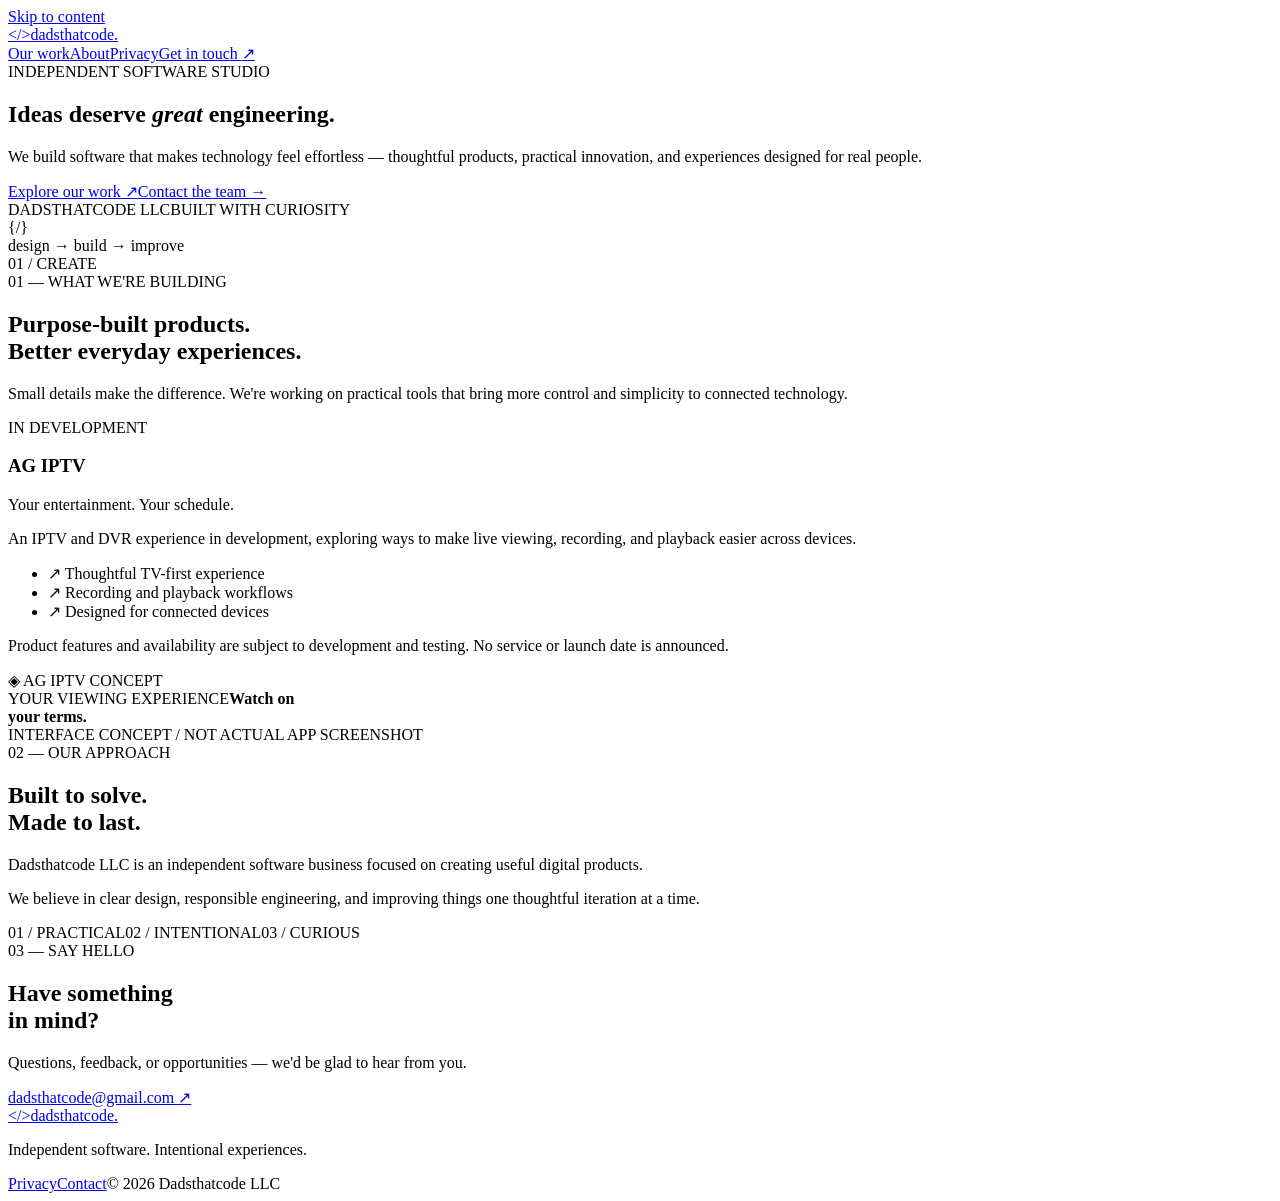
==== index.html @ 5fdf2810 "Add Dadsthatcode launch website: index.html" ====
<!doctype html>
<html lang="en">
<head>
<meta charset="utf-8"><meta name="viewport" content="width=device-width,initial-scale=1">
<meta name="theme-color" content="#09111f"><meta name="description" content="Dadsthatcode LLC builds thoughtful software and connected entertainment experiences. Explore AG IPTV and our approach to software development.">
<title>Dadsthatcode — Software built with purpose</title>
<link rel="stylesheet" href="/styles.css">
<link rel="icon" href="/favicon.svg" type="image/svg+xml">
</head>
<body>
<a class="skip" href="#main">Skip to content</a>
<header class="site-header"><div class="wrap nav"><a class="brand" href="/" aria-label="Dadsthatcode home"><span class="brandmark">&lt;/&gt;</span><span>dadsthatcode<span class="branddot">.</span></span></a><nav aria-label="Main navigation"><a href="#work">Our work</a><a href="#about">About</a><a href="/privacy.html">Privacy</a><a class="nav-contact" href="mailto:dadsthatcode@gmail.com">Get in touch <span aria-hidden="true">↗</span></a></nav></div></header>
<main id="main">
<section class="hero"><div class="glow glow-a"></div><div class="glow glow-b"></div><div class="wrap hero-grid"><div class="hero-copy"><div class="eyebrow"><span class="pulse"></span> INDEPENDENT SOFTWARE STUDIO</div><h1>Ideas deserve <em>great</em> engineering<span class="period">.</span></h1><p class="lead">We build software that makes technology feel effortless — thoughtful products, practical innovation, and experiences designed for real people.</p><div class="hero-buttons"><a class="btn btn-primary" href="#work">Explore our work <span aria-hidden="true">↗</span></a><a class="btn btn-quiet" href="mailto:dadsthatcode@gmail.com">Contact the team <span aria-hidden="true">→</span></a></div><div class="hero-foot"><span><span class="tiny-square"></span> DADSTHATCODE LLC</span><span>BUILT WITH CURIOSITY</span></div></div><div class="hero-art" aria-hidden="true"><div class="orbit orbit-one"></div><div class="orbit orbit-two"></div><div class="orbit orbit-three"></div><div class="core"><span class="core-bracket">{</span><span class="core-slash">/</span><span class="core-bracket">}</span></div><div class="float-card card-a"><span class="float-dot"></span> design → build → improve</div><div class="float-card card-b">01 / CREATE</div></div></div></section>
<section class="section work" id="work"><div class="wrap"><div class="section-label">01 — WHAT WE'RE BUILDING</div><div class="section-heading"><h2>Purpose-built products.<br><span>Better everyday experiences.</span></h2><p>Small details make the difference. We're working on practical tools that bring more control and simplicity to connected technology.</p></div><div class="product"><div class="product-text"><div class="pill"><span class="pulse"></span> IN DEVELOPMENT</div><h3>AG IPTV</h3><p class="product-sub">Your entertainment. Your schedule.</p><p>An IPTV and DVR experience in development, exploring ways to make live viewing, recording, and playback easier across devices.</p><ul class="feature-list"><li><span>↗</span> Thoughtful TV-first experience</li><li><span>↗</span> Recording and playback workflows</li><li><span>↗</span> Designed for connected devices</li></ul><p class="fine">Product features and availability are subject to development and testing. No service or launch date is announced.</p></div><div class="product-visual" aria-label="Abstract concept visualization of a streaming interface"><div class="tv"><div class="tv-top"><span class="tv-brand"><span class="tv-cube">◈</span> AG IPTV</span><span class="tv-live"><span></span> CONCEPT</span></div><div class="tv-banner"><span>YOUR VIEWING EXPERIENCE</span><strong>Watch on<br>your terms.</strong><span class="tv-line"></span></div><div class="tv-row"><span></span><span></span><span></span></div></div><div class="tv-caption">INTERFACE CONCEPT / NOT ACTUAL APP SCREENSHOT</div></div></div></div></section>
<section class="section about" id="about"><div class="wrap about-grid"><div><div class="section-label">02 — OUR APPROACH</div><h2>Built to solve.<br><span>Made to last.</span></h2></div><div class="about-copy"><p>Dadsthatcode LLC is an independent software business focused on creating useful digital products.</p><p>We believe in clear design, responsible engineering, and improving things one thoughtful iteration at a time.</p><div class="values"><span>01 / PRACTICAL</span><span>02 / INTENTIONAL</span><span>03 / CURIOUS</span></div></div></div></section>
<section class="contact-section"><div class="wrap contact-panel"><div><div class="section-label">03 — SAY HELLO</div><h2>Have something<br>in mind?</h2><p>Questions, feedback, or opportunities — we'd be glad to hear from you.</p></div><a class="btn btn-primary btn-light" href="mailto:dadsthatcode@gmail.com">dadsthatcode@gmail.com <span aria-hidden="true">↗</span></a></div></section>
</main>
<footer><div class="wrap footer-grid"><div><a class="brand" href="/"><span class="brandmark">&lt;/&gt;</span><span>dadsthatcode<span class="branddot">.</span></span></a><p>Independent software. Intentional experiences.</p></div><div class="footer-right"><a href="/privacy.html">Privacy</a><a href="mailto:dadsthatcode@gmail.com">Contact</a><span>© <span id="year">2026</span> Dadsthatcode LLC</span></div></div></footer>
<script>document.getElementById('year').textContent=new Date().getFullYear();</script>
</body></html>
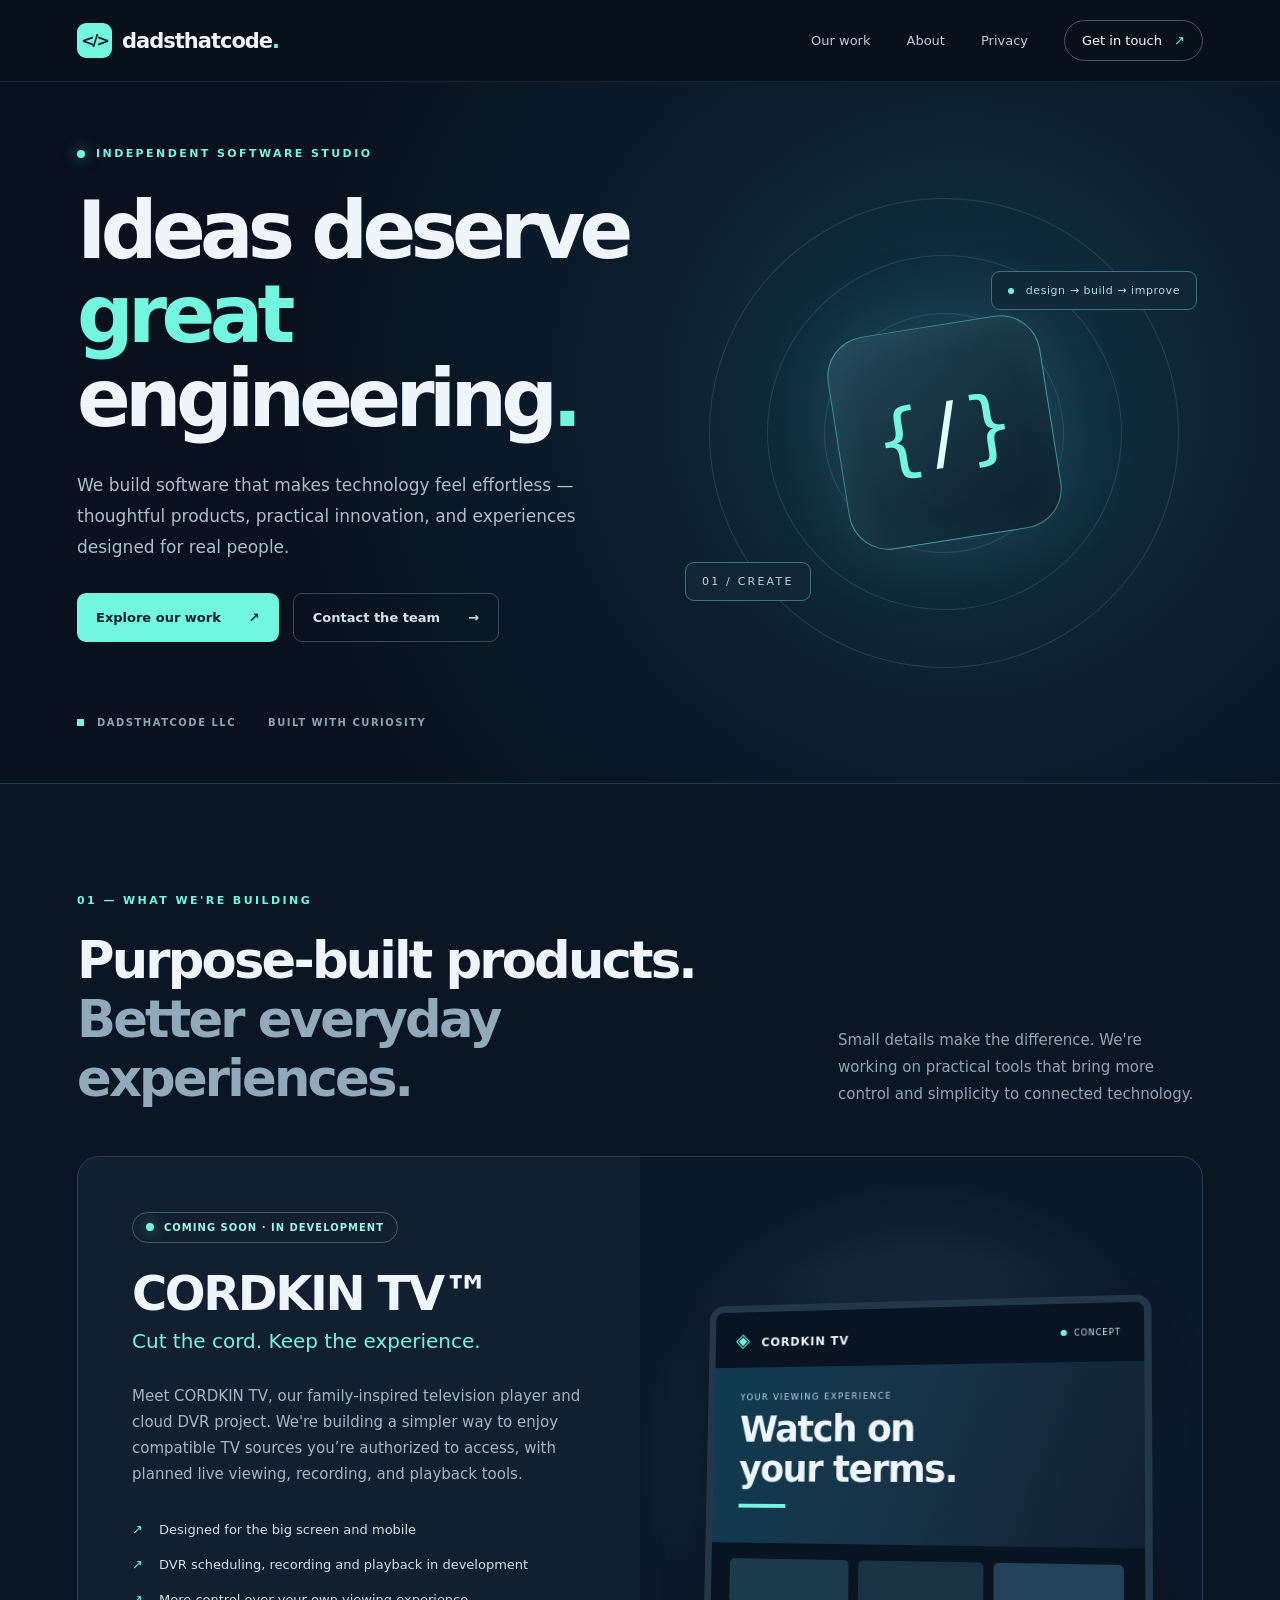
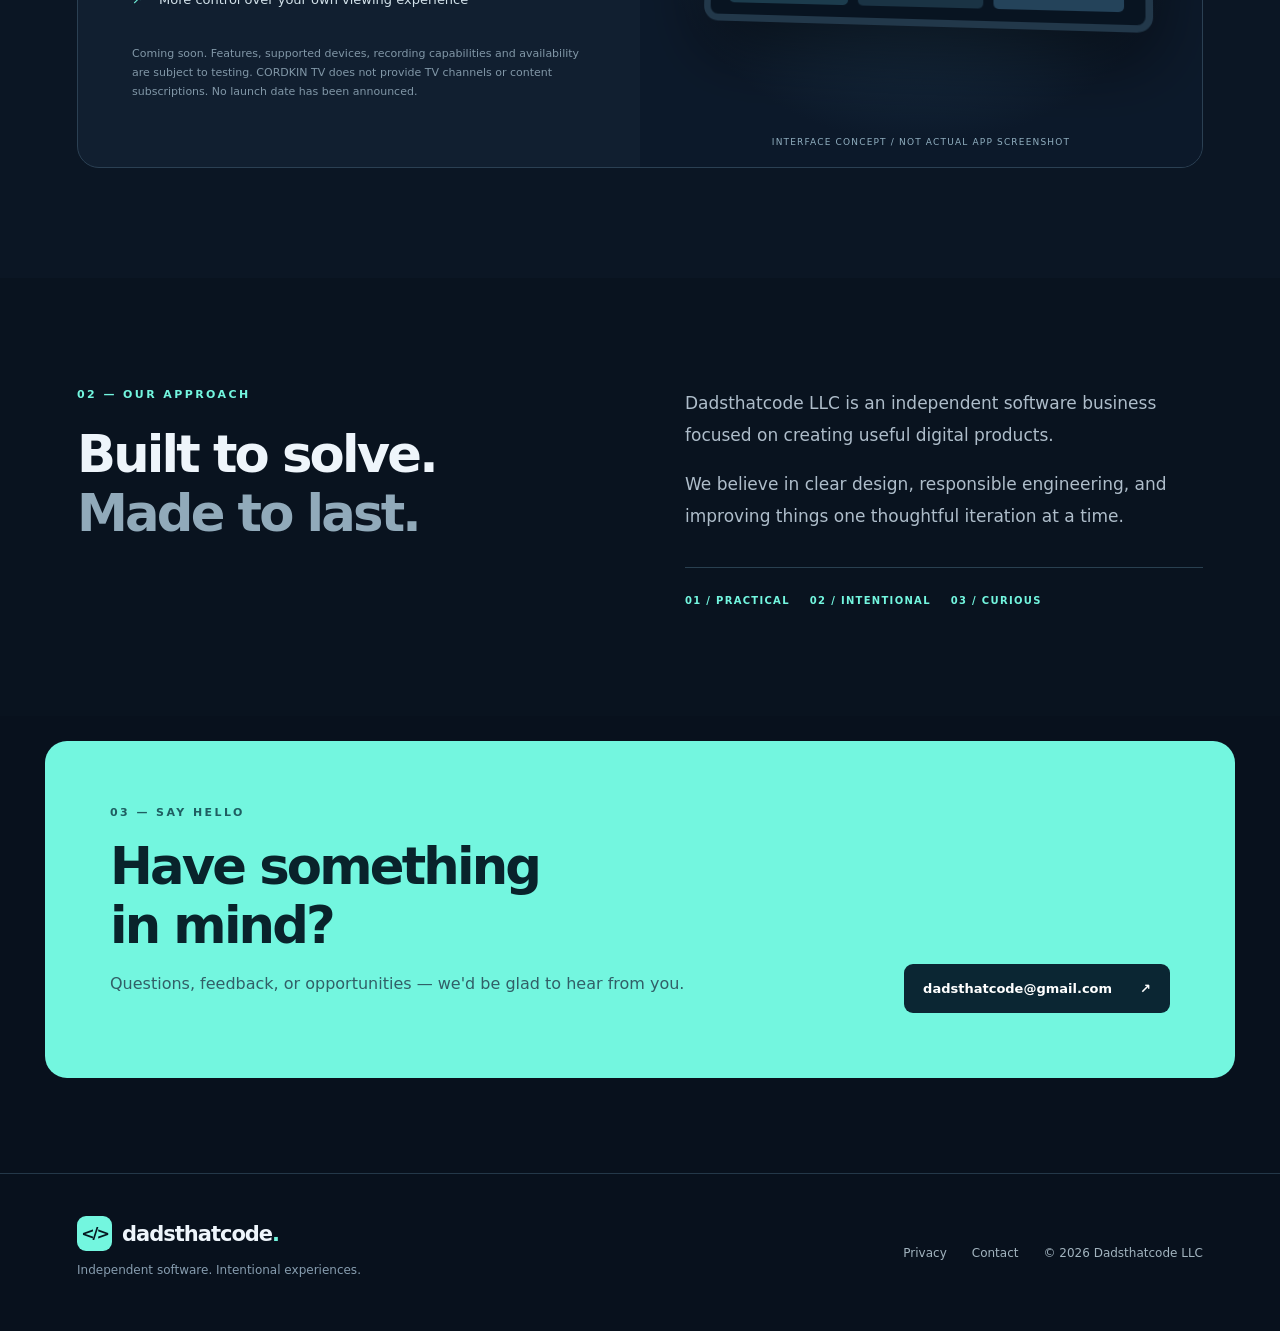
==== commit 390a8eaf: "Announce CORDKIN TV coming soon on website" ====
--- a/index.html
+++ b/index.html
@@ -2,7 +2,7 @@
 <html lang="en">
 <head>
 <meta charset="utf-8"><meta name="viewport" content="width=device-width,initial-scale=1">
-<meta name="theme-color" content="#09111f"><meta name="description" content="Dadsthatcode LLC builds thoughtful software and connected entertainment experiences. Explore AG IPTV and our approach to software development.">
+<meta name="theme-color" content="#09111f"><meta name="description" content="Dadsthatcode LLC builds thoughtful software and connected entertainment experiences. Meet CORDKIN TV, our coming-soon television and DVR software concept.">
 <title>Dadsthatcode — Software built with purpose</title>
 <link rel="stylesheet" href="/styles.css">
 <link rel="icon" href="/favicon.svg" type="image/svg+xml">
@@ -12,7 +12,7 @@
 <header class="site-header"><div class="wrap nav"><a class="brand" href="/" aria-label="Dadsthatcode home"><span class="brandmark">&lt;/&gt;</span><span>dadsthatcode<span class="branddot">.</span></span></a><nav aria-label="Main navigation"><a href="#work">Our work</a><a href="#about">About</a><a href="/privacy.html">Privacy</a><a class="nav-contact" href="mailto:dadsthatcode@gmail.com">Get in touch <span aria-hidden="true">↗</span></a></nav></div></header>
 <main id="main">
 <section class="hero"><div class="glow glow-a"></div><div class="glow glow-b"></div><div class="wrap hero-grid"><div class="hero-copy"><div class="eyebrow"><span class="pulse"></span> INDEPENDENT SOFTWARE STUDIO</div><h1>Ideas deserve <em>great</em> engineering<span class="period">.</span></h1><p class="lead">We build software that makes technology feel effortless — thoughtful products, practical innovation, and experiences designed for real people.</p><div class="hero-buttons"><a class="btn btn-primary" href="#work">Explore our work <span aria-hidden="true">↗</span></a><a class="btn btn-quiet" href="mailto:dadsthatcode@gmail.com">Contact the team <span aria-hidden="true">→</span></a></div><div class="hero-foot"><span><span class="tiny-square"></span> DADSTHATCODE LLC</span><span>BUILT WITH CURIOSITY</span></div></div><div class="hero-art" aria-hidden="true"><div class="orbit orbit-one"></div><div class="orbit orbit-two"></div><div class="orbit orbit-three"></div><div class="core"><span class="core-bracket">{</span><span class="core-slash">/</span><span class="core-bracket">}</span></div><div class="float-card card-a"><span class="float-dot"></span> design → build → improve</div><div class="float-card card-b">01 / CREATE</div></div></div></section>
-<section class="section work" id="work"><div class="wrap"><div class="section-label">01 — WHAT WE'RE BUILDING</div><div class="section-heading"><h2>Purpose-built products.<br><span>Better everyday experiences.</span></h2><p>Small details make the difference. We're working on practical tools that bring more control and simplicity to connected technology.</p></div><div class="product"><div class="product-text"><div class="pill"><span class="pulse"></span> IN DEVELOPMENT</div><h3>AG IPTV</h3><p class="product-sub">Your entertainment. Your schedule.</p><p>An IPTV and DVR experience in development, exploring ways to make live viewing, recording, and playback easier across devices.</p><ul class="feature-list"><li><span>↗</span> Thoughtful TV-first experience</li><li><span>↗</span> Recording and playback workflows</li><li><span>↗</span> Designed for connected devices</li></ul><p class="fine">Product features and availability are subject to development and testing. No service or launch date is announced.</p></div><div class="product-visual" aria-label="Abstract concept visualization of a streaming interface"><div class="tv"><div class="tv-top"><span class="tv-brand"><span class="tv-cube">◈</span> AG IPTV</span><span class="tv-live"><span></span> CONCEPT</span></div><div class="tv-banner"><span>YOUR VIEWING EXPERIENCE</span><strong>Watch on<br>your terms.</strong><span class="tv-line"></span></div><div class="tv-row"><span></span><span></span><span></span></div></div><div class="tv-caption">INTERFACE CONCEPT / NOT ACTUAL APP SCREENSHOT</div></div></div></div></section>
+<section class="section work" id="work"><div class="wrap"><div class="section-label">01 — WHAT WE'RE BUILDING</div><div class="section-heading"><h2>Purpose-built products.<br><span>Better everyday experiences.</span></h2><p>Small details make the difference. We're working on practical tools that bring more control and simplicity to connected technology.</p></div><div class="product"><div class="product-text"><div class="pill"><span class="pulse"></span> COMING SOON · IN DEVELOPMENT</div><h3>CORDKIN TV™</h3><p class="product-sub">Cut the cord. Keep the experience.</p><p>Meet CORDKIN TV, our family-inspired television player and cloud DVR project. We're building a simpler way to enjoy compatible TV sources you’re authorized to access, with planned live viewing, recording, and playback tools.</p><ul class="feature-list"><li><span>↗</span> Designed for the big screen and mobile</li><li><span>↗</span> DVR scheduling, recording and playback in development</li><li><span>↗</span> More control over your own viewing experience</li></ul><p class="fine">Coming soon. Features, supported devices, recording capabilities and availability are subject to testing. CORDKIN TV does not provide TV channels or content subscriptions. No launch date has been announced.</p></div><div class="product-visual" aria-label="Abstract concept visualization of a streaming interface"><div class="tv"><div class="tv-top"><span class="tv-brand"><span class="tv-cube">◈</span> CORDKIN TV</span><span class="tv-live"><span></span> CONCEPT</span></div><div class="tv-banner"><span>YOUR VIEWING EXPERIENCE</span><strong>Watch on<br>your terms.</strong><span class="tv-line"></span></div><div class="tv-row"><span></span><span></span><span></span></div></div><div class="tv-caption">INTERFACE CONCEPT / NOT ACTUAL APP SCREENSHOT</div></div></div></div></section>
 <section class="section about" id="about"><div class="wrap about-grid"><div><div class="section-label">02 — OUR APPROACH</div><h2>Built to solve.<br><span>Made to last.</span></h2></div><div class="about-copy"><p>Dadsthatcode LLC is an independent software business focused on creating useful digital products.</p><p>We believe in clear design, responsible engineering, and improving things one thoughtful iteration at a time.</p><div class="values"><span>01 / PRACTICAL</span><span>02 / INTENTIONAL</span><span>03 / CURIOUS</span></div></div></div></section>
 <section class="contact-section"><div class="wrap contact-panel"><div><div class="section-label">03 — SAY HELLO</div><h2>Have something<br>in mind?</h2><p>Questions, feedback, or opportunities — we'd be glad to hear from you.</p></div><a class="btn btn-primary btn-light" href="mailto:dadsthatcode@gmail.com">dadsthatcode@gmail.com <span aria-hidden="true">↗</span></a></div></section>
 </main>
--- a/styles.css
+++ b/styles.css
@@ -0,0 +1 @@
+:root{color-scheme:dark;--bg:#08111d;--ink:#eef5fb;--muted:#91a5b6;--line:#26384b;--cyan:#73f6df;--panel:#111f30}*{box-sizing:border-box}html{scroll-behavior:smooth}body{margin:0;background:var(--bg);font-family:Inter,ui-sans-serif,system-ui,-apple-system,BlinkMacSystemFont,"Segoe UI",sans-serif;color:var(--ink);-webkit-font-smoothing:antialiased}a{color:inherit;text-decoration:none}.wrap{max-width:1190px;padding:0 32px;margin:auto}.skip{position:absolute;left:-9999px;top:12px;background:white;color:#000;padding:10px;z-index:50}.skip:focus{left:12px}.site-header{height:82px;border-bottom:1px solid rgba(255,255,255,.08);position:relative;z-index:10;background:#08111deb}.nav,.brand,nav,.hero-buttons,.hero-foot,.footer-grid,.footer-right{display:flex;align-items:center}.nav{height:100%;justify-content:space-between}.brand{font-size:21px;font-weight:800;letter-spacing:-1px;gap:10px}.brandmark{display:grid;place-items:center;font-weight:900;font-size:16px;color:#061922;background:var(--cyan);height:35px;width:35px;border-radius:9px;letter-spacing:-2px}.branddot,.period{color:var(--cyan)}nav{gap:36px;font-size:13px;color:#c0ccd7}nav a:hover,.footer-right a:hover{color:var(--cyan)}nav .nav-contact{border:1px solid #415a69;border-radius:99px;padding:12px 17px;color:white}.nav-contact span{margin-left:8px;color:var(--cyan)}.hero{position:relative;overflow:hidden;background:radial-gradient(circle at 75% 45%,#12374a 0%,#0b1c2c 35%,#08111d 68%);border-bottom:1px solid var(--line)}.hero-grid{display:grid;grid-template-columns:1.08fr .92fr;align-items:center;min-height:680px}.hero-copy{position:relative;z-index:2;padding:65px 0 55px}.eyebrow,.section-label{font-size:11px;letter-spacing:.22em;font-weight:800;color:var(--cyan)}.eyebrow{display:flex;align-items:center;gap:11px}.pulse{display:inline-block;height:8px;width:8px;border-radius:50%;background:var(--cyan);box-shadow:0 0 14px #73f6df91}.hero h1{font-size:clamp(55px,6.2vw,87px);line-height:1.06;letter-spacing:-.072em;margin:29px 0;max-width:690px}.hero h1 em{font-style:normal;color:var(--cyan)}.lead{font-size:17px;line-height:1.8;color:#adbecd;max-width:535px;margin-bottom:31px}.hero-buttons{gap:14px;flex-wrap:wrap}.btn{display:inline-flex;gap:28px;align-items:center;justify-content:center;border-radius:9px;padding:15px 19px;font-size:13px;font-weight:800;min-height:49px;transition:transform .2s,background .2s}.btn:hover{transform:translateY(-2px)}.btn-primary{background:var(--cyan);color:#07232a}.btn-primary:hover{background:#a5ffed}.btn-quiet{color:#d4e5ea;border:1px solid #3a4b59}.btn-quiet:hover{background:#152637}.hero-foot{margin-top:75px;gap:32px;font-size:10px;letter-spacing:.15em;color:#8ca4b4;font-weight:700}.tiny-square{display:inline-block;width:7px;height:7px;background:var(--cyan);margin-right:8px}.hero-art{height:520px;position:relative;display:flex;align-items:center;justify-content:center}.orbit{border:1px solid #44708061;position:absolute;border-radius:50%;transform:rotate(-28deg)}.orbit-one{width:240px;height:240px}.orbit-two{width:355px;height:355px}.orbit-three{width:470px;height:470px}.core{width:215px;height:215px;background:linear-gradient(145deg,#23485a,#0a1c2a);border:1px solid #69f6df83;border-radius:40px;display:flex;align-items:center;justify-content:center;gap:6px;box-shadow:0 0 90px #73f6df22, inset 0 0 45px #6cf8e310;transform:rotate(-9deg)}.core-bracket,.core-slash{font-size:80px;font-weight:200;color:var(--cyan)}.core-slash{color:#e1fefa}.float-card{position:absolute;background:#11283ad9;border:1px solid #3d7180;padding:12px 16px;border-radius:9px;color:#b8d8de;backdrop-filter:blur(10px);font-size:11px;letter-spacing:.05em}.card-a{top:98px;right:6px}.card-b{bottom:92px;left:0;letter-spacing:.2em}.float-dot{display:inline-block;width:6px;height:6px;border-radius:50%;background:var(--cyan);margin-right:8px}.section{padding:110px 0}.section-heading{display:flex;justify-content:space-between;align-items:end;gap:40px;margin:24px 0 48px}.section h2,.contact-panel h2{font-size:clamp(37px,4vw,55px);letter-spacing:-.055em;line-height:1.15;margin:0}.section h2 span{color:#91aaba}.section-heading p{font-size:15px;line-height:1.8;color:var(--muted);max-width:365px;margin:0}.work{background:#0b1624}.product{display:grid;grid-template-columns:1fr 1fr;border:1px solid #2b4053;background:#111f30;border-radius:22px;overflow:hidden}.product-text{padding:55px 54px}.pill{font-size:10px;color:#9cf8e5;letter-spacing:.1em;border:1px solid #37655c;border-radius:40px;display:inline-flex;align-items:center;gap:10px;padding:9px 13px;font-weight:800}.product h3{font-size:48px;letter-spacing:-.05em;margin:22px 0 3px}.product-sub{font-size:20px!important;color:var(--cyan)!important;margin:0 0 24px!important}.product-text p{font-size:15px;line-height:1.75;color:#a3b6c5}.feature-list{list-style:none;padding:9px 0;margin:10px 0 18px}.feature-list li{padding:10px 0;color:#d2e1e9;font-size:13px}.feature-list span{color:var(--cyan);margin-right:12px}.fine{font-size:11px!important;color:#8197a7!important}.product-visual{min-height:440px;position:relative;padding:58px 25px;display:flex;align-items:center;justify-content:center;background:radial-gradient(circle at center,#22435d,#0c192a 68%)}.tv{width:100%;max-width:450px;aspect-ratio:1.38;background:#081421;border:7px solid #22384a;border-radius:15px;box-shadow:0 25px 70px #0008;overflow:hidden;transform:perspective(900px) rotateY(-9deg) rotateX(3deg)}.tv-top{display:flex;justify-content:space-between;padding:17px 22px;font-size:12px;align-items:center}.tv-brand{font-weight:800;letter-spacing:.08em}.tv-cube{color:var(--cyan);font-size:20px;margin-right:6px}.tv-live{font-size:8px;color:#cfe1ed;letter-spacing:.12em}.tv-live span{display:inline-block;width:6px;height:6px;background:var(--cyan);border-radius:50%;margin-right:4px}.tv-banner{height:58%;background:linear-gradient(110deg,#103c51,#173246 50%,#102033);padding:26px 28px;display:flex;flex-direction:column;align-items:start;gap:9px}.tv-banner>span:first-child{font-size:9px;color:#b4dae3;letter-spacing:.16em}.tv-banner strong{font-size:clamp(25px,3vw,37px);line-height:1.1;letter-spacing:-.04em}.tv-line{height:4px;width:50px;background:var(--cyan);margin-top:6px}.tv-row{display:flex;gap:10px;padding:16px 20px}.tv-row span{height:45px;background:#1c3c4d;flex:1;border-radius:5px}.tv-row span:nth-child(2){background:#1a3344}.tv-row span:nth-child(3){background:#24435a}.tv-caption{position:absolute;bottom:20px;color:#91afc0;font-size:9px;letter-spacing:.13em}.about{background:#09131f}.about-grid{display:grid;grid-template-columns:1fr 1fr;gap:90px}.about h2{margin-top:24px}.about-copy p{font-size:17px;line-height:1.85;color:#aebdca;margin:0 0 18px}.values{display:flex;flex-wrap:wrap;gap:20px;border-top:1px solid #294050;padding-top:27px;margin-top:35px;font-size:10px;font-weight:800;letter-spacing:.13em;color:var(--cyan)}.contact-section{padding:25px 0 95px}.contact-panel{background:var(--cyan);color:#09232b;border-radius:22px;padding:65px 65px;display:flex;align-items:end;justify-content:space-between;gap:30px}.contact-panel .section-label{color:#1f5d61}.contact-panel h2{margin:18px 0 12px}.contact-panel p{color:#315f67;line-height:1.65}.btn-light{background:#0b2633;color:white;white-space:nowrap}.btn-light:hover{background:#153a49}footer{border-top:1px solid #243849;padding:42px 0}.footer-grid{justify-content:space-between;gap:20px}.footer-grid p{font-size:12px;color:#879daf}.footer-right{gap:25px;color:#a2b4bf;font-size:12px;flex-wrap:wrap}.policy-page{min-height:65vh;background:#0b1624;padding:80px 0 100px}.policy-wrap{max-width:830px}.policy-wrap h1{font-size:clamp(40px,5vw,65px);letter-spacing:-.055em}.policy-wrap h2{font-size:23px;margin-top:40px}.policy-wrap p,.policy-wrap li{font-size:16px;line-height:1.85;color:#b5c6d2}.policy-wrap a{text-decoration:underline;color:var(--cyan)}.policy-note{border-left:3px solid var(--cyan);padding:16px 21px;background:#12283a;color:#d0e4eb;margin:25px 0}.policy-wrap ul{padding-left:24px}@media(max-width:900px){.hero-grid{grid-template-columns:1fr;min-height:0}.hero-copy{padding:90px 0 30px}.hero-art{height:340px;opacity:.7}.orbit-three{width:340px;height:340px}.orbit-two{width:265px;height:265px}.orbit-one{width:190px;height:190px}.core{width:150px;height:150px;border-radius:25px}.core-bracket,.core-slash{font-size:55px}.card-a{right:12%}.card-b{bottom:40px;left:15%}.product{grid-template-columns:1fr}.section-heading{align-items:start;flex-direction:column}.about-grid{grid-template-columns:1fr;gap:30px}.contact-panel{align-items:start;flex-direction:column}}@media(max-width:620px){.wrap{padding:0 21px}.site-header{height:auto;padding:15px 0}.nav{gap:18px;align-items:flex-start;flex-direction:column}nav{gap:15px;flex-wrap:wrap;font-size:12px}nav .nav-contact{padding:7px 11px}.hero h1{font-size:54px}.hero-foot{margin-top:43px;flex-wrap:wrap;gap:15px}.hero-copy{padding:70px 0 5px}.section{padding:75px 0}.product-text{padding:35px 27px}.product-visual{min-height:330px}.tv{max-width:360px}.tv-banner{padding:18px}.tv-row span{height:26px}.contact-panel{padding:38px 29px}.btn-light{white-space:normal}.footer-grid{align-items:start;flex-direction:column}.footer-right{gap:15px}.hero-art{height:280px}.card-a{right:0;top:35px}.card-b{bottom:20px;left:5px}}@media(prefers-reduced-motion:reduce){html{scroll-behavior:auto}.btn{transition:none}}
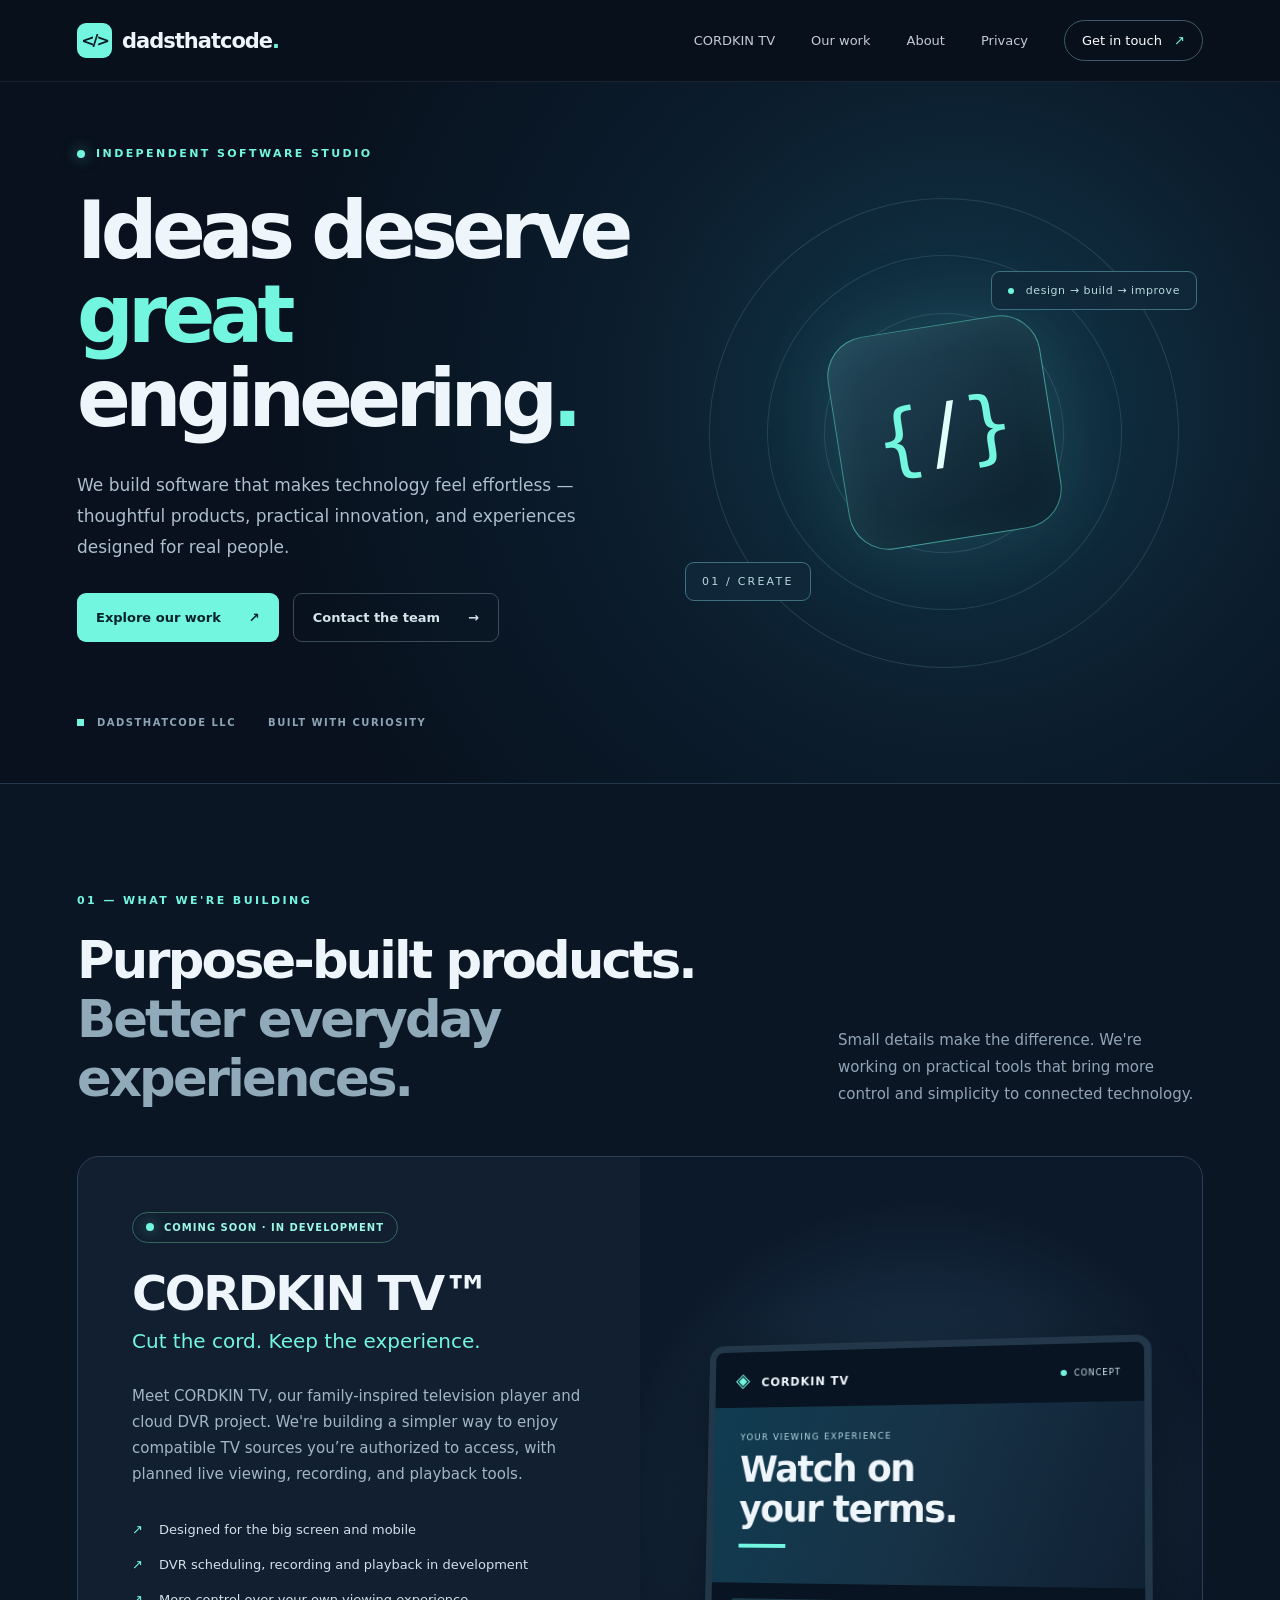
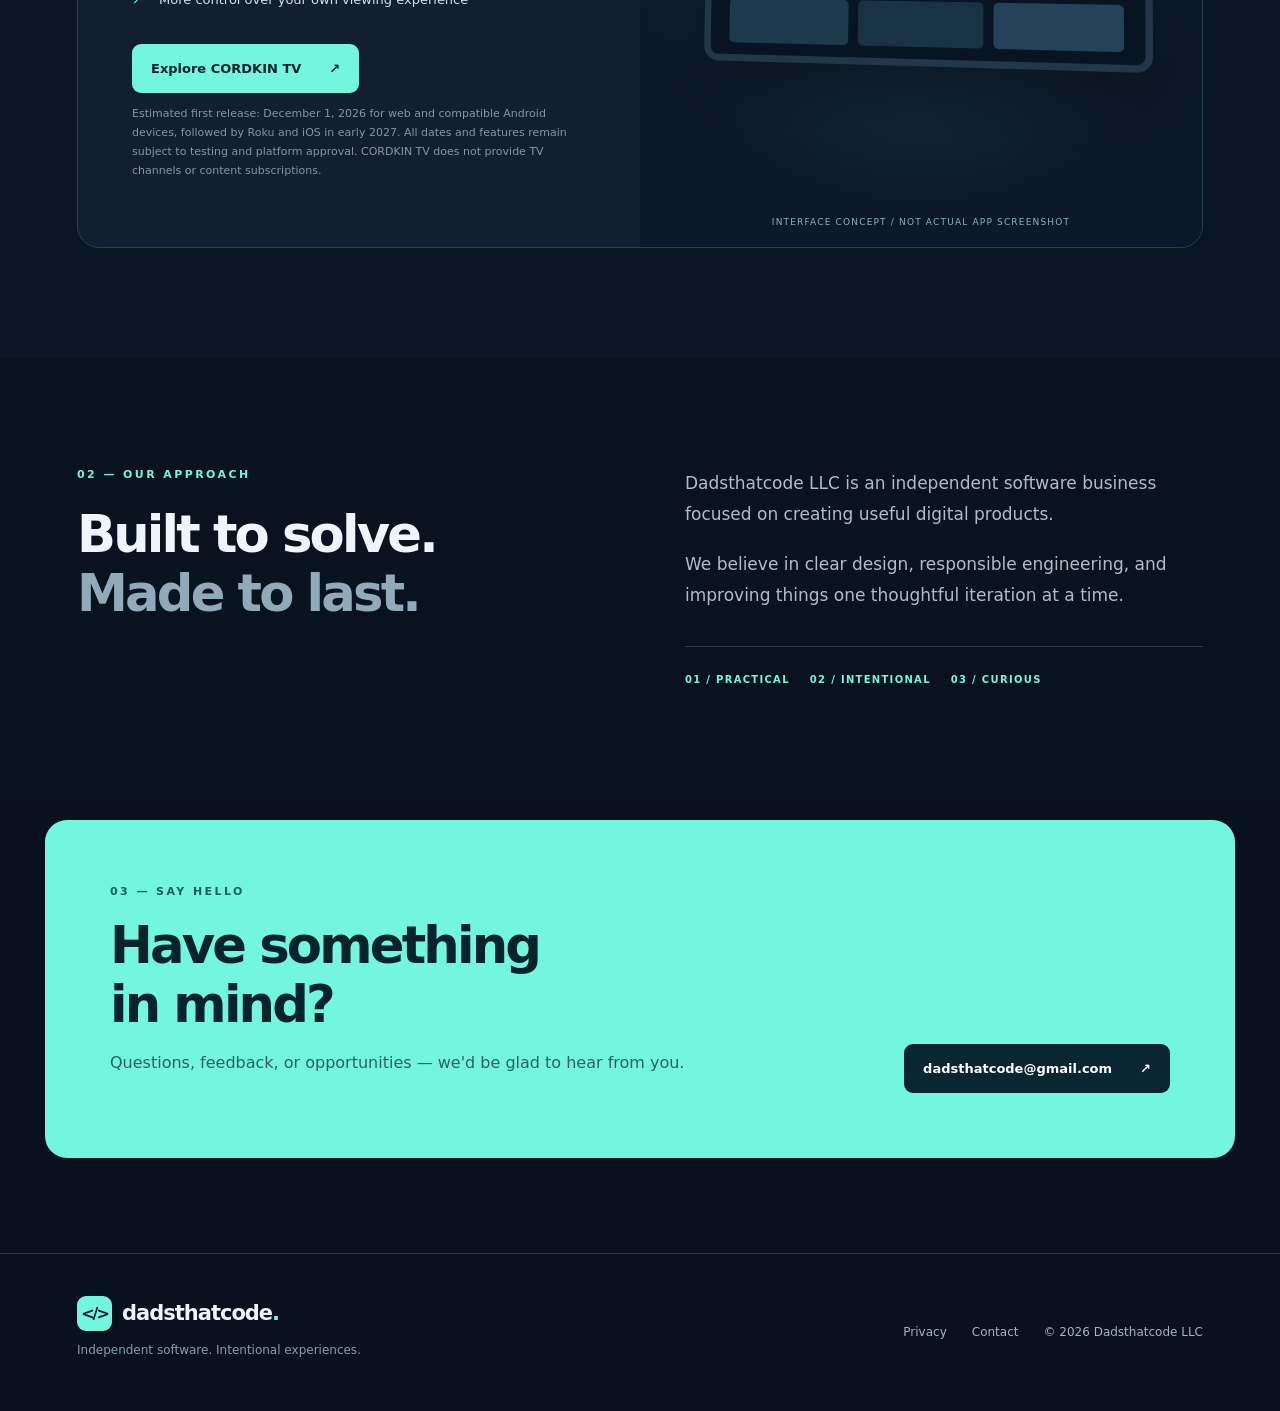
==== commit bd9c3988: "Link CORDKIN TV launch roadmap and refresh site metadata" ====
--- a/index.html
+++ b/index.html
@@ -9,10 +9,10 @@
 </head>
 <body>
 <a class="skip" href="#main">Skip to content</a>
-<header class="site-header"><div class="wrap nav"><a class="brand" href="/" aria-label="Dadsthatcode home"><span class="brandmark">&lt;/&gt;</span><span>dadsthatcode<span class="branddot">.</span></span></a><nav aria-label="Main navigation"><a href="#work">Our work</a><a href="#about">About</a><a href="/privacy.html">Privacy</a><a class="nav-contact" href="mailto:dadsthatcode@gmail.com">Get in touch <span aria-hidden="true">↗</span></a></nav></div></header>
+<header class="site-header"><div class="wrap nav"><a class="brand" href="/" aria-label="Dadsthatcode home"><span class="brandmark">&lt;/&gt;</span><span>dadsthatcode<span class="branddot">.</span></span></a><nav aria-label="Main navigation"><a href="/cordkintv/">CORDKIN TV</a><a href="#work">Our work</a><a href="#about">About</a><a href="/privacy.html">Privacy</a><a class="nav-contact" href="mailto:dadsthatcode@gmail.com">Get in touch <span aria-hidden="true">↗</span></a></nav></div></header>
 <main id="main">
 <section class="hero"><div class="glow glow-a"></div><div class="glow glow-b"></div><div class="wrap hero-grid"><div class="hero-copy"><div class="eyebrow"><span class="pulse"></span> INDEPENDENT SOFTWARE STUDIO</div><h1>Ideas deserve <em>great</em> engineering<span class="period">.</span></h1><p class="lead">We build software that makes technology feel effortless — thoughtful products, practical innovation, and experiences designed for real people.</p><div class="hero-buttons"><a class="btn btn-primary" href="#work">Explore our work <span aria-hidden="true">↗</span></a><a class="btn btn-quiet" href="mailto:dadsthatcode@gmail.com">Contact the team <span aria-hidden="true">→</span></a></div><div class="hero-foot"><span><span class="tiny-square"></span> DADSTHATCODE LLC</span><span>BUILT WITH CURIOSITY</span></div></div><div class="hero-art" aria-hidden="true"><div class="orbit orbit-one"></div><div class="orbit orbit-two"></div><div class="orbit orbit-three"></div><div class="core"><span class="core-bracket">{</span><span class="core-slash">/</span><span class="core-bracket">}</span></div><div class="float-card card-a"><span class="float-dot"></span> design → build → improve</div><div class="float-card card-b">01 / CREATE</div></div></div></section>
-<section class="section work" id="work"><div class="wrap"><div class="section-label">01 — WHAT WE'RE BUILDING</div><div class="section-heading"><h2>Purpose-built products.<br><span>Better everyday experiences.</span></h2><p>Small details make the difference. We're working on practical tools that bring more control and simplicity to connected technology.</p></div><div class="product"><div class="product-text"><div class="pill"><span class="pulse"></span> COMING SOON · IN DEVELOPMENT</div><h3>CORDKIN TV™</h3><p class="product-sub">Cut the cord. Keep the experience.</p><p>Meet CORDKIN TV, our family-inspired television player and cloud DVR project. We're building a simpler way to enjoy compatible TV sources you’re authorized to access, with planned live viewing, recording, and playback tools.</p><ul class="feature-list"><li><span>↗</span> Designed for the big screen and mobile</li><li><span>↗</span> DVR scheduling, recording and playback in development</li><li><span>↗</span> More control over your own viewing experience</li></ul><p class="fine">Coming soon. Features, supported devices, recording capabilities and availability are subject to testing. CORDKIN TV does not provide TV channels or content subscriptions. No launch date has been announced.</p></div><div class="product-visual" aria-label="Abstract concept visualization of a streaming interface"><div class="tv"><div class="tv-top"><span class="tv-brand"><span class="tv-cube">◈</span> CORDKIN TV</span><span class="tv-live"><span></span> CONCEPT</span></div><div class="tv-banner"><span>YOUR VIEWING EXPERIENCE</span><strong>Watch on<br>your terms.</strong><span class="tv-line"></span></div><div class="tv-row"><span></span><span></span><span></span></div></div><div class="tv-caption">INTERFACE CONCEPT / NOT ACTUAL APP SCREENSHOT</div></div></div></div></section>
+<section class="section work" id="work"><div class="wrap"><div class="section-label">01 — WHAT WE'RE BUILDING</div><div class="section-heading"><h2>Purpose-built products.<br><span>Better everyday experiences.</span></h2><p>Small details make the difference. We're working on practical tools that bring more control and simplicity to connected technology.</p></div><div class="product"><div class="product-text"><div class="pill"><span class="pulse"></span> COMING SOON · IN DEVELOPMENT</div><h3>CORDKIN TV™</h3><p class="product-sub">Cut the cord. Keep the experience.</p><p>Meet CORDKIN TV, our family-inspired television player and cloud DVR project. We're building a simpler way to enjoy compatible TV sources you’re authorized to access, with planned live viewing, recording, and playback tools.</p><ul class="feature-list"><li><span>↗</span> Designed for the big screen and mobile</li><li><span>↗</span> DVR scheduling, recording and playback in development</li><li><span>↗</span> More control over your own viewing experience</li></ul><a class="btn btn-primary" href="/cordkintv/">Explore CORDKIN TV <span aria-hidden="true">↗</span></a><p class="fine">Estimated first release: December 1, 2026 for web and compatible Android devices, followed by Roku and iOS in early 2027. All dates and features remain subject to testing and platform approval. CORDKIN TV does not provide TV channels or content subscriptions.</p></div><div class="product-visual" aria-label="Abstract concept visualization of a streaming interface"><div class="tv"><div class="tv-top"><span class="tv-brand"><span class="tv-cube">◈</span> CORDKIN TV</span><span class="tv-live"><span></span> CONCEPT</span></div><div class="tv-banner"><span>YOUR VIEWING EXPERIENCE</span><strong>Watch on<br>your terms.</strong><span class="tv-line"></span></div><div class="tv-row"><span></span><span></span><span></span></div></div><div class="tv-caption">INTERFACE CONCEPT / NOT ACTUAL APP SCREENSHOT</div></div></div></div></section>
 <section class="section about" id="about"><div class="wrap about-grid"><div><div class="section-label">02 — OUR APPROACH</div><h2>Built to solve.<br><span>Made to last.</span></h2></div><div class="about-copy"><p>Dadsthatcode LLC is an independent software business focused on creating useful digital products.</p><p>We believe in clear design, responsible engineering, and improving things one thoughtful iteration at a time.</p><div class="values"><span>01 / PRACTICAL</span><span>02 / INTENTIONAL</span><span>03 / CURIOUS</span></div></div></div></section>
 <section class="contact-section"><div class="wrap contact-panel"><div><div class="section-label">03 — SAY HELLO</div><h2>Have something<br>in mind?</h2><p>Questions, feedback, or opportunities — we'd be glad to hear from you.</p></div><a class="btn btn-primary btn-light" href="mailto:dadsthatcode@gmail.com">dadsthatcode@gmail.com <span aria-hidden="true">↗</span></a></div></section>
 </main>
